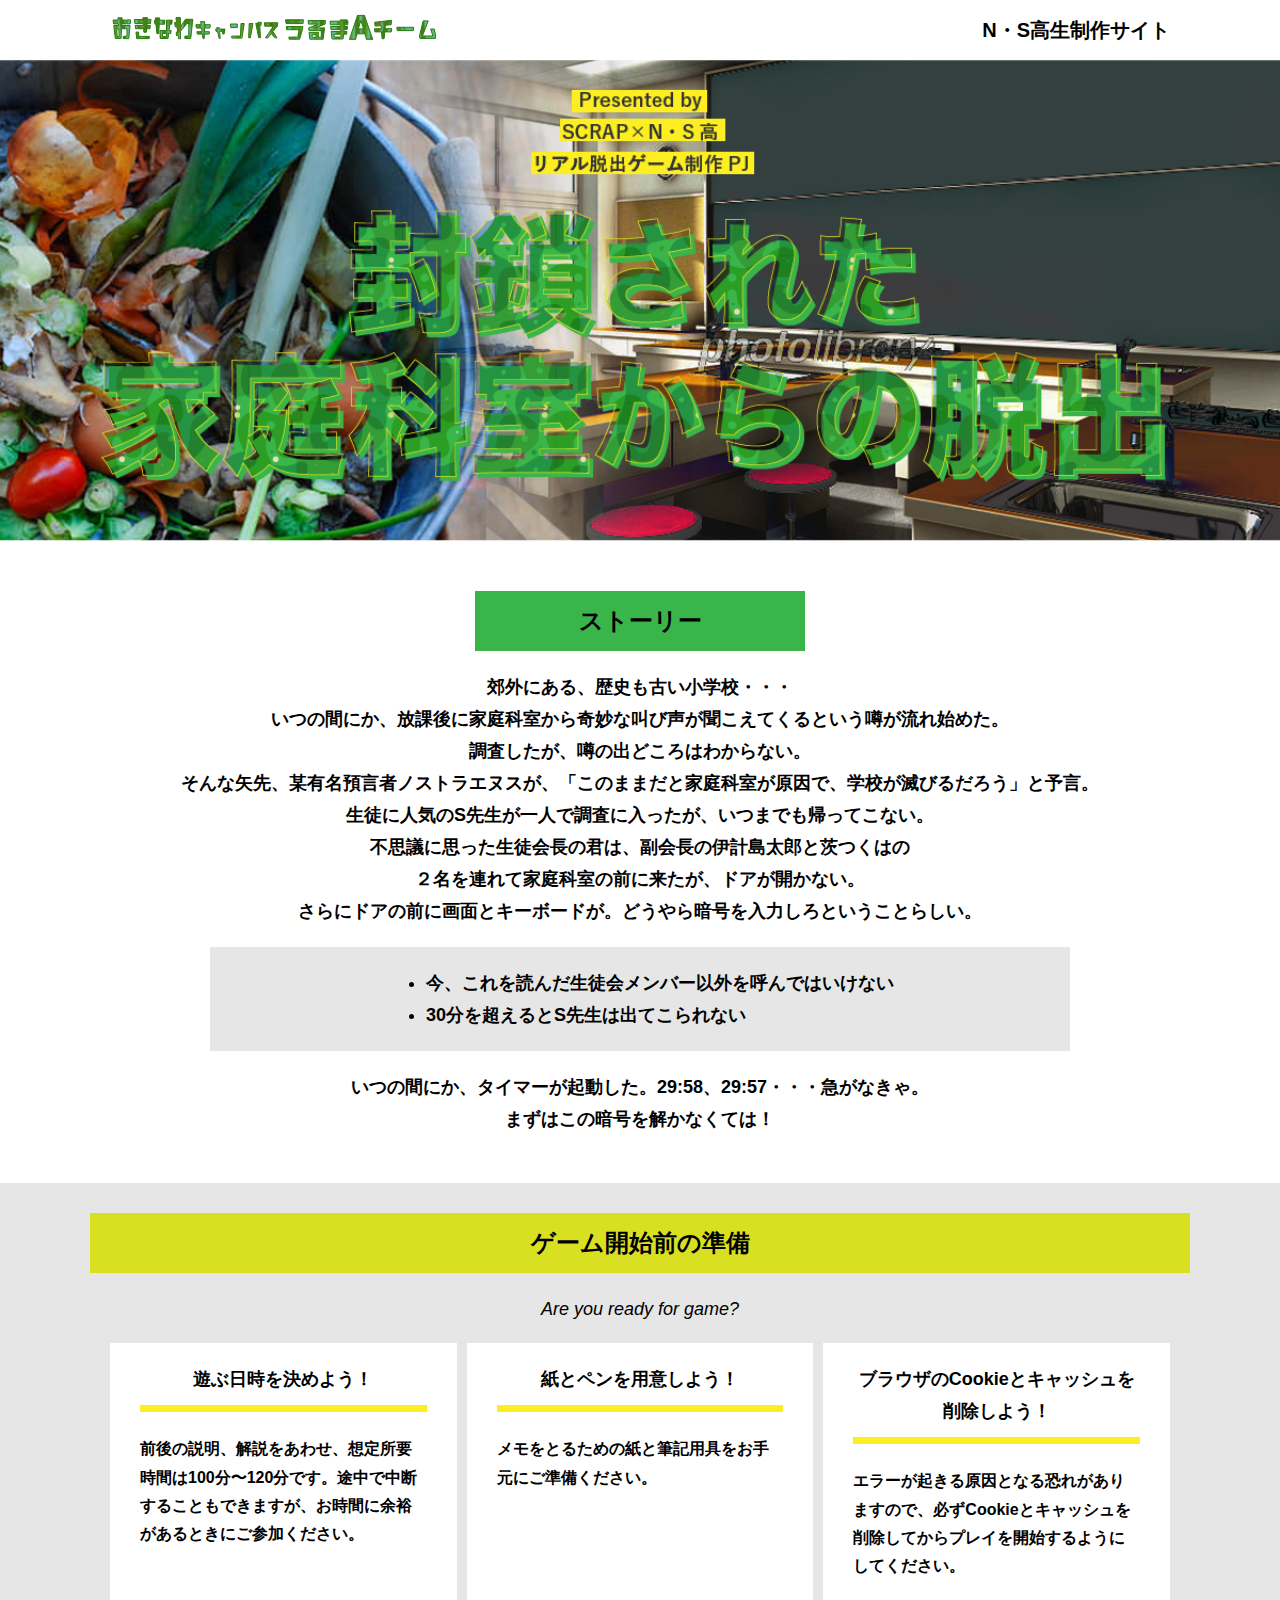
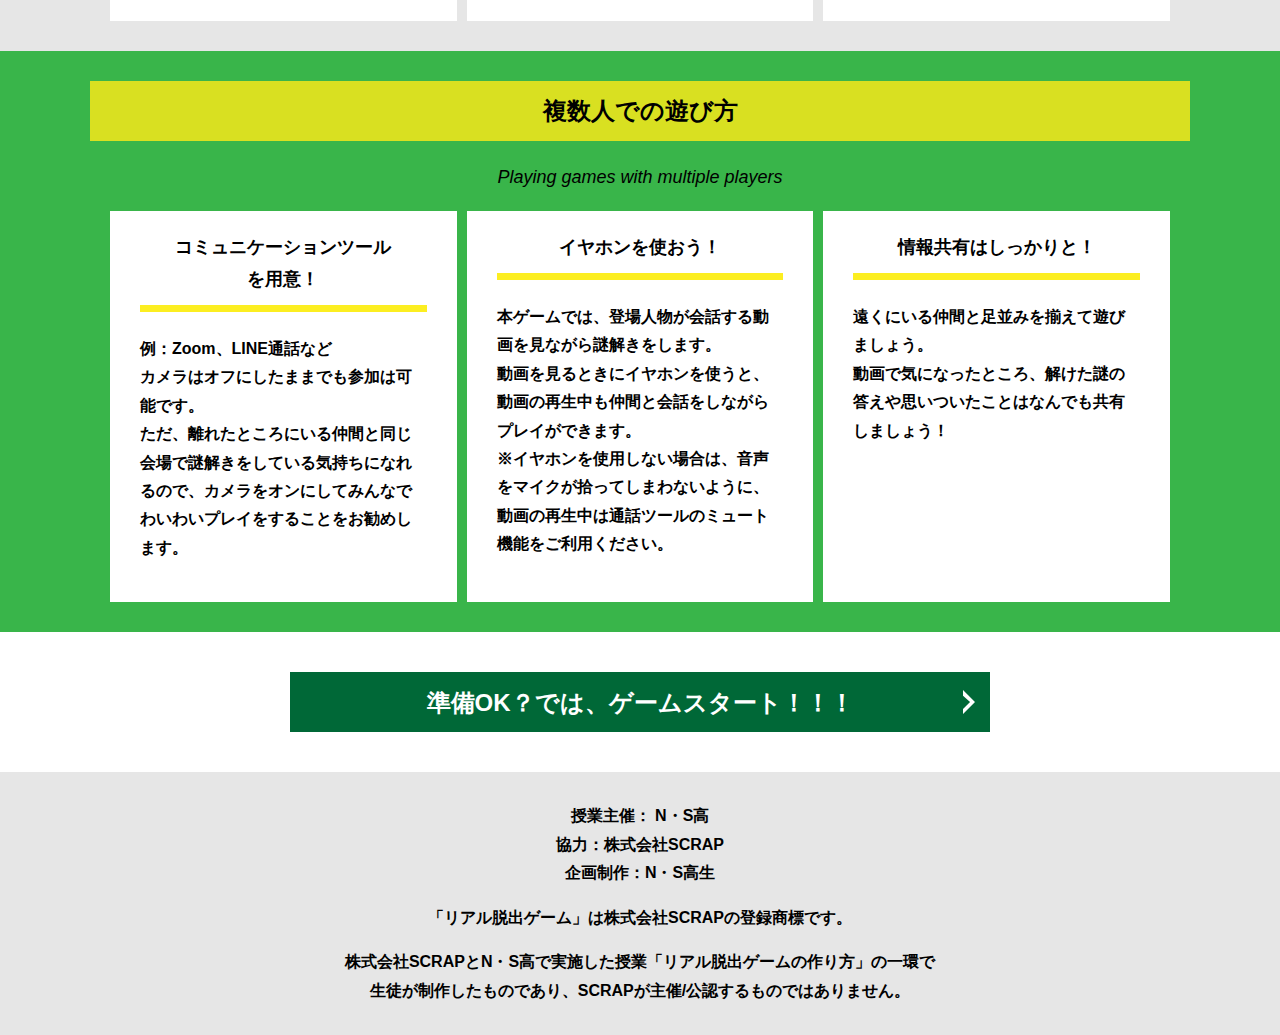
==== index.html @ 896b47c1 "Add files via upload" ====
<!DOCTYPE html>
<html lang="ja">
<head>
  <meta charset="UTF-8">
  <meta http-equiv="X-UA-Compatible" content="IE=edge">
  <meta name="viewport" content="width=device-width, initial-scale=1.0">
  <title>封鎖された家庭科室からの脱出 │ Project N</title>
  <link rel="stylesheet" href="assets/css/normalize.css">
  <link rel="stylesheet" href="assets/css/style.css">
</head>
<body>
  <svg width="0" height="0" class="hidden">
    <symbol xmlns="http://www.w3.org/2000/svg" viewBox="0 0 12.47 24.94" id="arrow" class="arrow_svg">
      <title>arrow</title>
      <polygon points="0 24.94 0 19.66 7.35 12.47 0 5.92 0 0 12.47 12.47 0 24.94"/>
    </symbol>
  </svg>
  <header class="header">
    <div class="container">
      <div class="header__logo"><img src="assets/images/logo.svg" alt="チームロゴ"></div>
      <div class="header__name">N・S高生制作サイト</div>
    </div>
  </header>
  <main class="main index-page">
    <!-- タイトルエリア　ここから -->
    <h1 class="main-title"><img src="assets/images/top-image.png" alt="Presented by SCRAP×N・S高リアル脱出ゲーム制作PJ 封鎖された家庭科室からの脱出"></h1>
    <!-- タイトルエリア　ここまで -->
    <section class="section section--story">
      <div class="container">
        <h2 class="section-title section-title--keycolor section-title--story">ストーリー</h2>
        <div class="story">
          <p class="text-center">郊外にある、歴史も古い小学校・・・<br>
            いつの間にか、放課後に家庭科室から奇妙な叫び声が聞こえてくるという噂が流れ始めた。<br>
            調査したが、噂の出どころはわからない。<br>
            そんな矢先、某有名預言者ノストラエヌスが、「このままだと家庭科室が原因で、学校が滅びるだろう」と予言。<br>
            生徒に人気のS先生が一人で調査に入ったが、いつまでも帰ってこない。<br>
            不思議に思った生徒会長の君は、副会長の伊計島太郎と茨つくはの<br>
            ２名を連れて家庭科室の前に来たが、ドアが開かない。<br>
            さらにドアの前に画面とキーボードが。どうやら暗号を入力しろということらしい。</p>
          <div class="story__note__outer bg-color--gray">
            <ul class="story__note">
              <li>今、これを読んだ生徒会メンバー以外を呼んではいけない</li>
              <li>30分を超えるとS先生は出てこられない</li>
            </ul>
          </div>
          <p class="text-center">いつの間にか、タイマーが起動した。29:58、29:57・・・急がなきゃ。<br>
            まずはこの暗号を解かなくては！</p>
        </div>
      </div>
    </section>
    <section class="section bg-color--gray">
      <div class="container">
        <h2 class="section-title">ゲーム開始前の準備</h2>
        <p class="font-eng text-center">Are you ready for game?</p>
        <!--
          class名"row"内のclass名"column"が横並びになります。
          改行する場合は以下のように追加してください。
          <div class="row">
            <div class="column">
              ～ 内容 ～
            </div>
          </div>
        -->
        <div class="row">
          <div class="column">
            <div class="card">
              <h3 class="card__title">遊ぶ日時を決めよう！</h3>
              <p class="card__content">前後の説明、解説をあわせ、想定所要時間は100分〜120分です。途中で中断することもできますが、お時間に余裕があるときにご参加ください。</p>
            </div>
          </div>
          <div class="column">
            <div class="card">
              <h3 class="card__title">紙とペンを用意しよう！</h3>
              <p class="card__content">メモをとるための紙と筆記用具をお手元にご準備ください。</p>
            </div>
          </div>
          <div class="column">
            <div class="card">
              <h3 class="card__title">ブラウザのCookieとキャッシュを<br>削除しよう！</h3>
              <p class="card__content">エラーが起きる原因となる恐れがありますので、必ずCookieとキャッシュを削除してからプレイを開始するようにしてください。</p>
            </div>
          </div>
        </div>
      </div>
    </section>
    <section class="section bg-color--keycolor">
      <div class="container">
        <h2 class="section-title">複数人での遊び方</h2>
        <p class="font-eng text-center">Playing games with multiple players</p>
        <div class="row">
          <div class="column">
            <div class="card">
              <h3 class="card__title">コミュニケーションツール<br>を用意！</h3>
              <p class="card__content">例：Zoom、LINE通話など<br>
                カメラはオフにしたままでも参加は可能です。<br>
                ただ、離れたところにいる仲間と同じ会場で謎解きをしている気持ちになれるので、カメラをオンにしてみんなでわいわいプレイをすることをお勧めします。</p>
            </div>
          </div>
          <div class="column">
            <div class="card">
              <h3 class="card__title">イヤホンを使おう！</h3>
              <p class="card__content">本ゲームでは、登場人物が会話する動画を見ながら謎解きをします。<br>
                動画を見るときにイヤホンを使うと、動画の再生中も仲間と会話をしながらプレイができます。<br>
                ※イヤホンを使用しない場合は、音声をマイクが拾ってしまわないように、動画の再生中は通話ツールのミュート機能をご利用ください。</p>
            </div>
          </div>
          <div class="column">
            <div class="card">
              <h3 class="card__title">情報共有はしっかりと！</h3>
              <p class="card__content">遠くにいる仲間と足並みを揃えて遊びましょう。<br>
                動画で気になったところ、解けた謎の答えや思いついたことはなんでも共有しましょう！</p>
            </div>
          </div>
        </div>
      </div>
    </section>
    <section class="section">
      <div class="container">
        <a class="btn" href="main.html">準備OK？では、ゲームスタート！！！<svg class="btn__arrow"><use xlink:href="#arrow"></use></svg></a>
      </div>
    </section>
  </main>
  <footer class="footer section bg-color--gray">
    <div class="container">
      <p class="text-center">授業主催： N・S高<br>協力：株式会社SCRAP<br>企画制作：N・S高生</p>
      <p class="text-center">「リアル脱出ゲーム」は株式会社SCRAPの登録商標です。</p>
      <p class="text-center">株式会社SCRAPとN・S高で実施した授業「リアル脱出ゲームの作り方」の一環で<br>生徒が制作したものであり、SCRAPが主催/公認するものではありません。</p>
    </div>
  </footer>
</body>
</html>
---- assets/css/style.css ----
@charset "UTF-8";
/****************************
 * 共通CSSのテンプレートです。
*****************************/
*,
*::before,
*::after {
  -webkit-box-sizing: border-box;
          box-sizing: border-box;
}

html {
  font-size: 18px;
  -webkit-box-sizing: border-box;
          box-sizing: border-box;
}

body {
  overflow-x: hidden;
  font-family: "游ゴシック体", "Yu Gothic", YuGothic, "ヒラギノ角ゴ Pro", "Hiragino Kaku Gothic Pro", "メイリオ", "Meiryo", sans-serif;
  font-size: 18px;
  line-height: 1.77778;
  font-weight: bold;
  text-decoration: none;
  border: none;
  list-style: none;
  color: #000;
  margin: 0;
}

img {
  width: 100%;
}

figure {
  margin: 0;
}

figcaption {
  margin-top: 30px;
  font-size: 14px;
}

@media screen and (max-width: 767px) {
  figcaption {
    font-size: 13px;
  }
}

input[type=text] {
  font-size: 18px;
  border: none;
  padding: 25px 35px;
  display: block;
  margin: 0 auto;
  max-width: 580px;
  width: 100%;
}

::-webkit-input-placeholder {
  color: #999;
}

:-ms-input-placeholder {
  color: #999;
}

::-ms-input-placeholder {
  color: #999;
}

::placeholder {
  color: #999;
}

button {
  cursor: pointer;
  display: block;
  border: none;
  margin: 0 auto;
  background-color: #006837;
  color: #fff;
  width: 287px;
  height: 55px;
}

/*******************
* Layout
*******************/
.section {
  padding-top: 30px;
  padding-bottom: 30px;
}

.section--clear {
  /* ステージクリア画面 */
  position: fixed;
  display: none;
  /* 読み込み時に一瞬表示されるのを防ぐ */
  -webkit-box-pack: center;
      -ms-flex-pack: center;
          justify-content: center;
  -webkit-box-align: center;
      -ms-flex-align: center;
          align-items: center;
  top: 0;
  bottom: 0;
  left: 0;
  right: 0;
  z-index: 200;
}

.section--clear.isClear {
  display: -webkit-box;
  display: -ms-flexbox;
  display: flex;
}

.container {
  width: 1100px;
  padding-left: 20px;
  padding-right: 20px;
  margin: 0 auto;
}

@media screen and (max-width: 1100px) {
  .container {
    width: calc(100% - 40px);
  }
}

.row {
  display: -webkit-box;
  display: -ms-flexbox;
  display: flex;
  -ms-flex-line-pack: stretch;
      align-content: stretch;
  gap: 10px;
}

.row + .row {
  margin-top: 20px;
}

.column {
  width: 100%;
}

.card {
  background-color: #fff;
  margin-bottom: 20px;
  height: 100%;
}

.card__title {
  font-size: 18px;
  text-align: center;
  margin: 0;
  padding: 20px 30px;
  position: relative;
  cursor: pointer;
}

.card__content {
  -webkit-transition: all 0.3s;
  transition: all 0.3s;
  font-size: 16px;
  padding: 20px 30px;
  margin: 0;
  position: relative;
}

.card__content::before {
  display: block;
  content: '';
  width: calc(100% - 60px);
  height: 7px;
  background-color: #fcee21;
  position: absolute;
  top: -10px;
  left: 30px;
}

.hint-page .card {
  height: auto;
}

.hint-page .card__content {
  display: none;
  text-align: center;
}

.hint-page .card__arrow {
  position: absolute;
  top: calc(50% - 12px);
  right: 45px;
  -webkit-transform: rotate(90deg);
          transform: rotate(90deg);
  -webkit-transition: all 0.3s;
  transition: all 0.3s;
  fill: #009245;
  width: 12px;
  height: 24px;
}

.hint-page .card.is-open .card__content {
  display: block;
}

.hint-page .card.is-open .card__arrow {
  -webkit-transform: rotate(-90deg);
          transform: rotate(-90deg);
}

.box {
  padding: 35px 30px;
}

.youtube {
  position: relative;
  width: 100%;
  padding-top: 56.25%;
}

.youtube iframe {
  position: absolute;
  top: 0;
  left: 0;
  width: 100%;
  height: 100%;
}

.youtube__container {
  max-width: 800px;
  margin: 0 auto;
}

/*********************
* Color
*********************/
.bg-color--keycolor {
  background-color: #39b54a;
}

.bg-color--subcolor {
  background-color: #d9e021;
}

.bg-color--gray {
  background-color: #e6e6e6;
}

/*********************
* title
**********************/
.main-title {
  margin: 0;
}

.sub-title {
  text-align: center;
  font-size: 18px;
  line-height: 1.66667;
}

.sub-title__bg {
  background-color: #fcee21;
  padding-left: 1rem;
  padding-right: 1rem;
}

.section-title {
  font-size: 24px;
  line-height: 1.75;
  text-align: center;
  padding: 9px 20px;
  background-color: #d9e021;
  margin: 0 -20px 20px -20px;
}

.section-title__stage {
  display: inline-block;
  margin-right: 2rem;
}

.section-title--keycolorlight {
  background-color: #8cc63f;
}

.section-title--keycolorlight .section-title__stage {
  color: #fff;
}

.section-title--keycolor {
  background-color: #39b54a;
}

.section-title--story {
  width: 330px;
  margin: 0 auto 20px;
}

.section-title--border {
  position: relative;
  font-size: 30px;
  text-align: center;
  line-height: 1.06667;
  margin: 0;
  padding-bottom: 15px;
  color: #006837;
}

.section-title--border::after {
  position: absolute;
  bottom: 0;
  left: calc(50% - 95px);
  display: block;
  content: '';
  background-color: #fff;
  height: 2.6px;
  width: 190px;
}

/******************
* text
******************/
.font-eng {
  font-style: italic;
  font-weight: normal;
}

/*************************
* Button
*************************/
.btn {
  display: block;
  text-decoration: none;
  cursor: pointer;
  background-color: #006837;
  color: #fff;
  font-size: 24px;
  line-height: 1.54167;
  text-align: center;
  padding: 11.5px;
  width: calc(100% - 40px);
  max-width: 700px;
  margin: 10px auto;
  position: relative;
}

.btn:hover {
  opacity: 0.7;
}

.btn__arrow {
  position: absolute;
  top: calc(50% - 12px);
  right: 15px;
  fill: #fff;
  width: 12px;
  height: 24px;
}

/****************
* header
*****************/
.header {
  background-color: #fff;
  height: 60px;
}

.header .container {
  display: -webkit-box;
  display: -ms-flexbox;
  display: flex;
  -webkit-box-pack: justify;
      -ms-flex-pack: justify;
          justify-content: space-between;
  -webkit-box-align: center;
      -ms-flex-align: center;
          align-items: center;
  height: 100%;
}

.header__logo {
  width: 330px;
  height: 42px;
}

.header__name {
  font-size: 20px;
  line-height: 1.1;
}

.footer {
  font-size: 16px;
}

.footer p:first-child {
  margin-top: 0;
}

.footer p:last-child {
  margin-bottom: 0;
}

/********************
* main
********************/
.story__note {
  margin: 0;
}

.story__note__outer {
  width: 860px;
  display: -webkit-box;
  display: -ms-flexbox;
  display: flex;
  padding: 20px;
  margin: 20px auto;
  -webkit-box-pack: center;
      -ms-flex-pack: center;
          justify-content: center;
}

@media screen and (max-width: 940px) {
  .story__note__outer {
    width: 100%;
  }
}

.stage-column__container + .stage-column__container {
  border-top: 2px solid #fff;
}

.answer {
  font-size: 18px;
  margin-bottom: 20px;
  line-height: 80px;
  word-spacing: 20px;
}

.err-message {
  color: #c1272d;
  font-size: 18px;
  text-align: center;
}

.link-hint {
  text-align: center;
  display: block;
  margin-top: 20px;
}

.clear-message {
  background-color: #d9e021;
  padding: 30px 30px 60px;
  position: relative;
}

.clear-message__title {
  position: relative;
  display: block;
  text-align: center;
  color: #006837;
  font-size: 30px;
  padding-bottom: 10px;
  margin-bottom: 35px;
}

.clear-message__title::after {
  content: '';
  position: absolute;
  display: block;
  width: 183px;
  height: 2px;
  background-color: #fff;
  bottom: 0;
  left: calc(50% - (183px/2));
}

.clear-message__content {
  text-align: center;
}

.clear-message__btn {
  position: absolute;
  bottom: -30px;
  left: calc(50% - 144px);
  width: 288px;
  margin: 0;
}

/********************
* Utility
********************/
.text-center {
  text-align: center;
}

.text-left {
  text-align: left;
}

.text-right {
  text-align: right;
}

.hidden {
  display: none;
}
/*# sourceMappingURL=style.css.map */
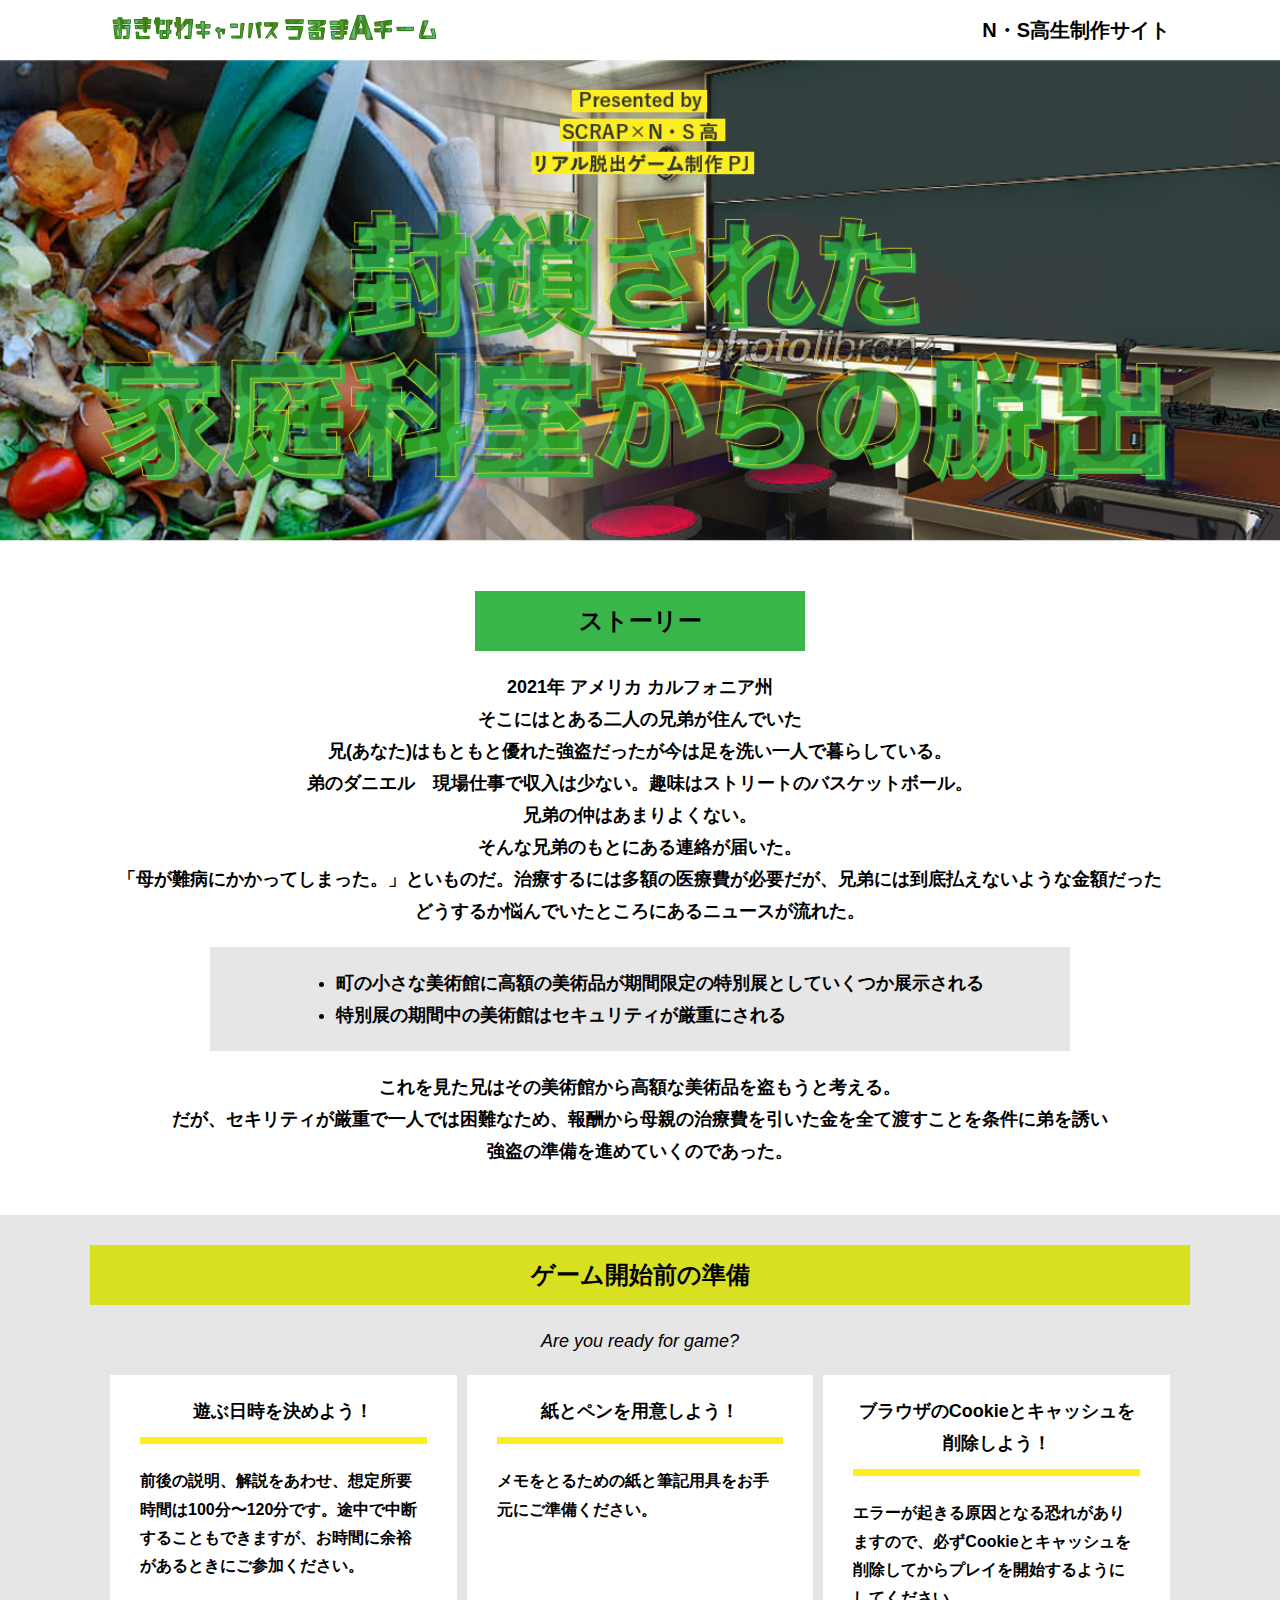
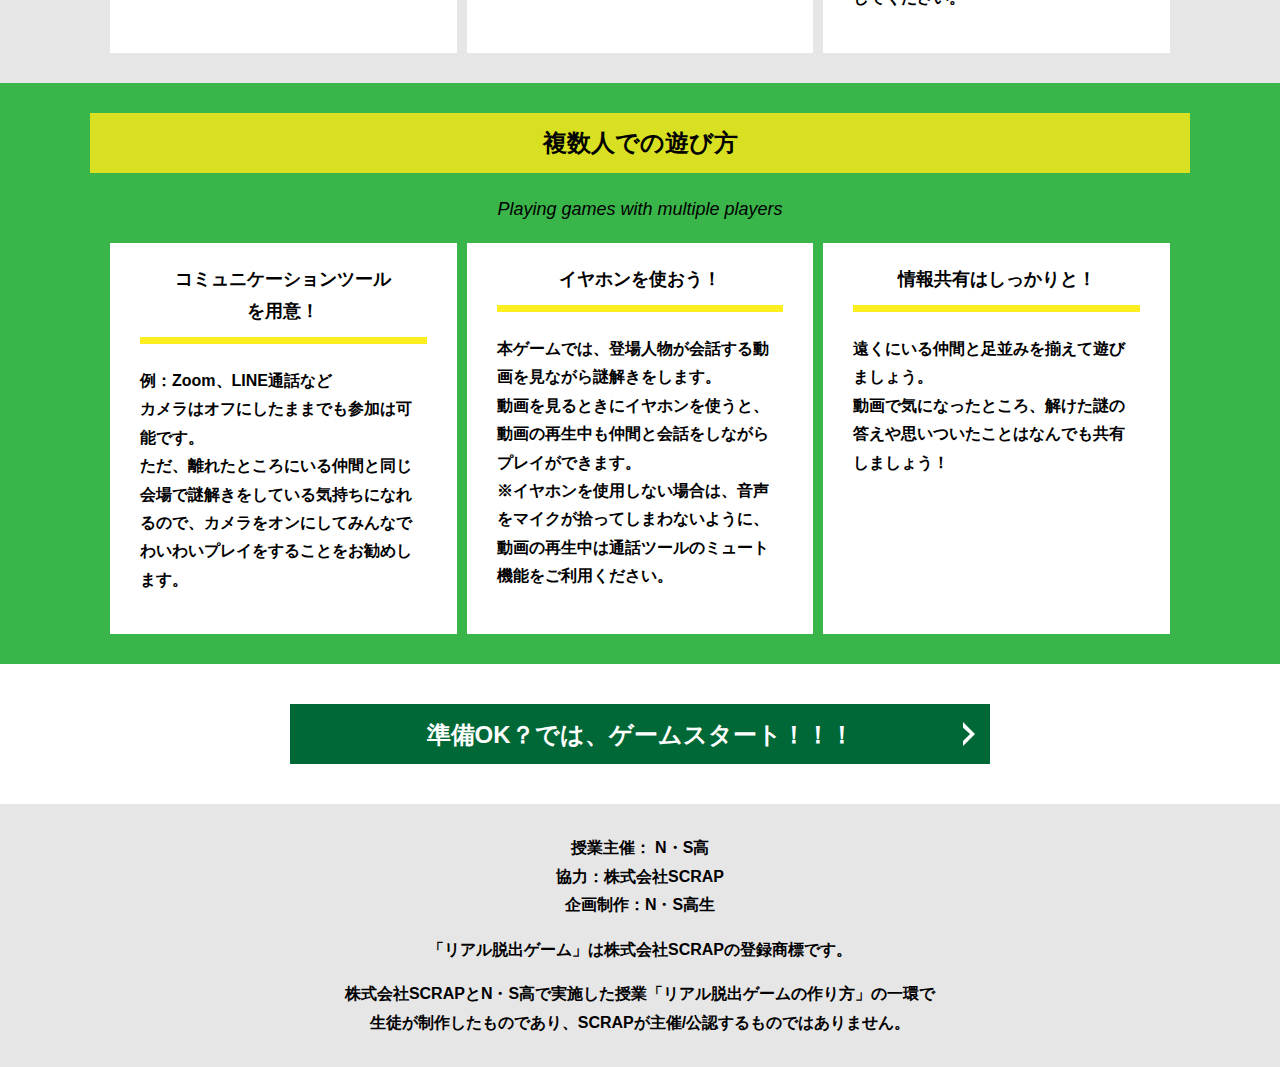
==== commit daf4539f: "Update index.html" ====
--- a/index.html
+++ b/index.html
@@ -4,7 +4,7 @@
   <meta charset="UTF-8">
   <meta http-equiv="X-UA-Compatible" content="IE=edge">
   <meta name="viewport" content="width=device-width, initial-scale=1.0">
-  <title>封鎖された家庭科室からの脱出 │ Project N</title>
+  <title>バーバラ美術館強盗事件　│ Project N</title>
   <link rel="stylesheet" href="assets/css/normalize.css">
   <link rel="stylesheet" href="assets/css/style.css">
 </head>
@@ -29,22 +29,23 @@
       <div class="container">
         <h2 class="section-title section-title--keycolor section-title--story">ストーリー</h2>
         <div class="story">
-          <p class="text-center">郊外にある、歴史も古い小学校・・・<br>
-            いつの間にか、放課後に家庭科室から奇妙な叫び声が聞こえてくるという噂が流れ始めた。<br>
-            調査したが、噂の出どころはわからない。<br>
-            そんな矢先、某有名預言者ノストラエヌスが、「このままだと家庭科室が原因で、学校が滅びるだろう」と予言。<br>
-            生徒に人気のS先生が一人で調査に入ったが、いつまでも帰ってこない。<br>
-            不思議に思った生徒会長の君は、副会長の伊計島太郎と茨つくはの<br>
-            ２名を連れて家庭科室の前に来たが、ドアが開かない。<br>
-            さらにドアの前に画面とキーボードが。どうやら暗号を入力しろということらしい。</p>
+          <p class="text-center">2021年 アメリカ カルフォニア州<br>
+            そこにはとある二人の兄弟が住んでいた<br>
+            兄(あなた)はもともと優れた強盗だったが今は足を洗い一人で暮らしている。<br>
+            弟のダニエル　現場仕事で収入は少ない。趣味はストリートのバスケットボール。<br>
+            兄弟の仲はあまりよくない。<br>
+            そんな兄弟のもとにある連絡が届いた。<br>
+            「母が難病にかかってしまった。」といものだ。治療するには多額の医療費が必要だが、兄弟には到底払えないような金額だった<br>
+            どうするか悩んでいたところにあるニュースが流れた。</p>
           <div class="story__note__outer bg-color--gray">
             <ul class="story__note">
-              <li>今、これを読んだ生徒会メンバー以外を呼んではいけない</li>
-              <li>30分を超えるとS先生は出てこられない</li>
+              <li>町の小さな美術館に高額の美術品が期間限定の特別展としていくつか展示される</li>
+              <li>特別展の期間中の美術館はセキュリティが厳重にされる</li>
             </ul>
           </div>
-          <p class="text-center">いつの間にか、タイマーが起動した。29:58、29:57・・・急がなきゃ。<br>
-            まずはこの暗号を解かなくては！</p>
+          <p class="text-center">これを見た兄はその美術館から高額な美術品を盗もうと考える。<br>
+            だが、セキリティが厳重で一人では困難なため、報酬から母親の治療費を引いた金を全て渡すことを条件に弟を誘い<br>
+            強盗の準備を進めていくのであった。</p>
         </div>
       </div>
     </section>
@@ -128,4 +129,4 @@
     </div>
   </footer>
 </body>
-</html>+</html>
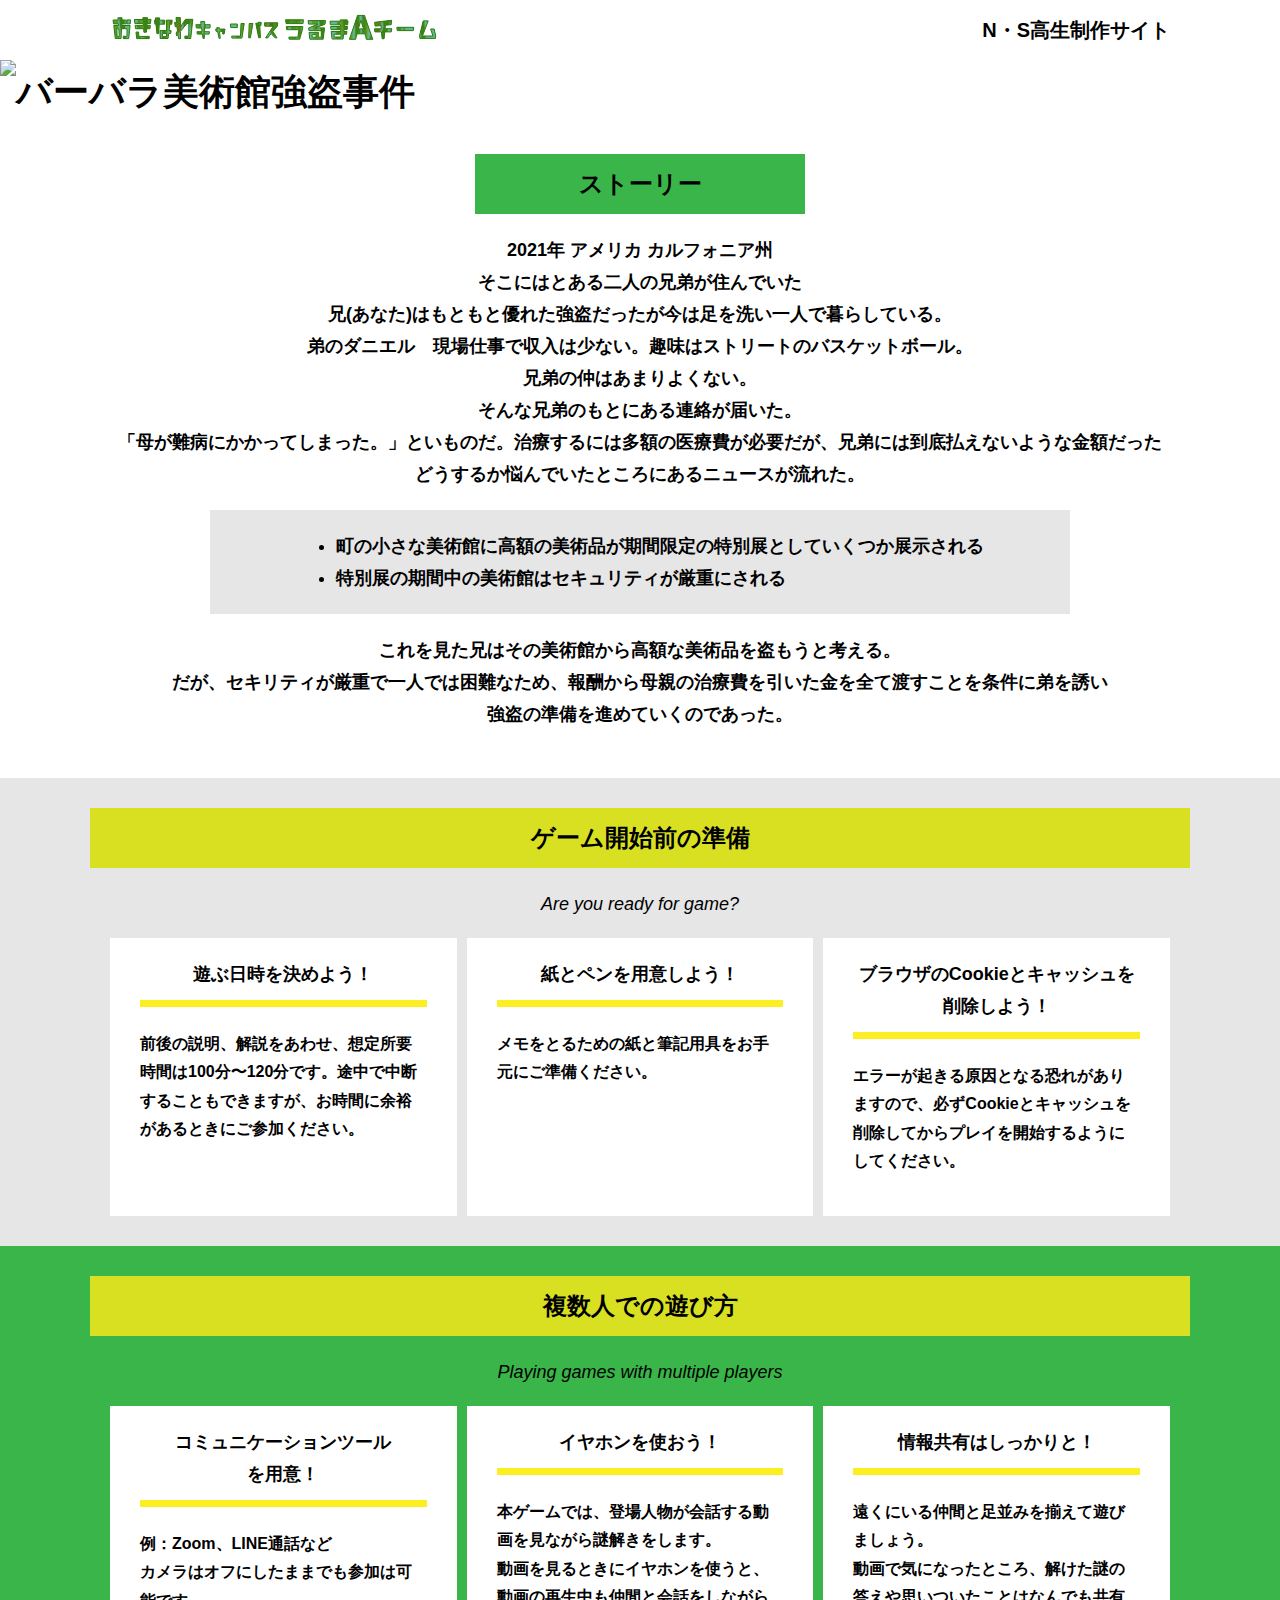
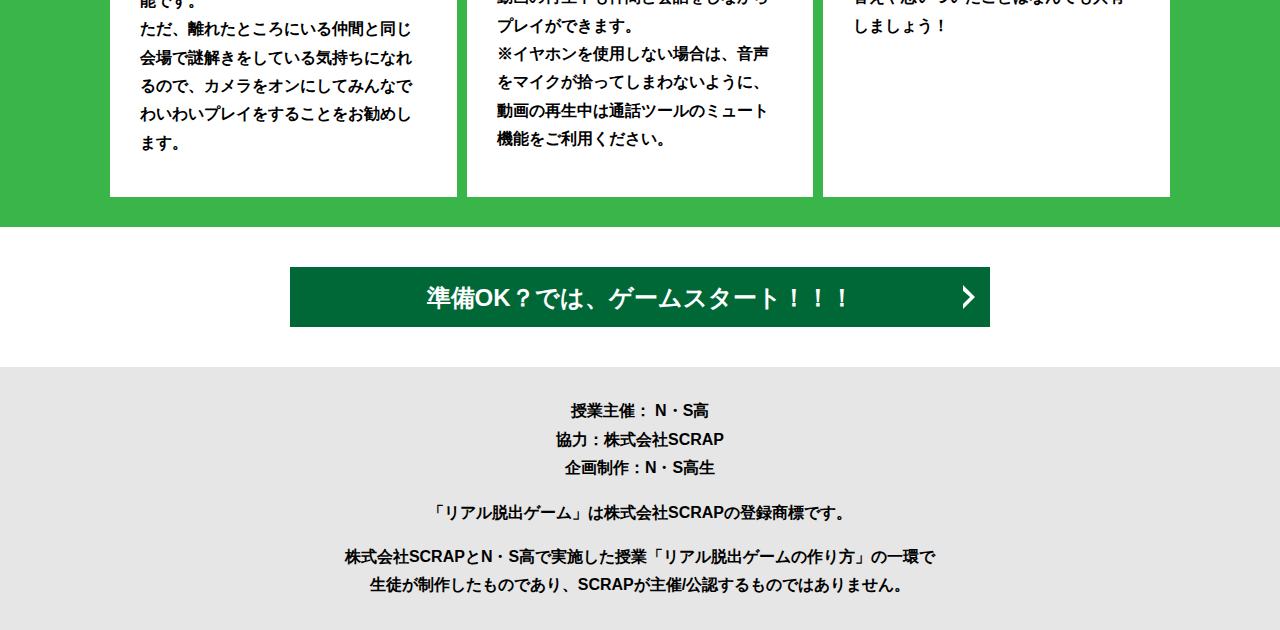
==== commit 6a1f76b6: "Update index.html" ====
--- a/index.html
+++ b/index.html
@@ -23,7 +23,7 @@
   </header>
   <main class="main index-page">
     <!-- タイトルエリア　ここから -->
-    <h1 class="main-title"><img src="assets/images/top-image.png" alt="Presented by SCRAP×N・S高リアル脱出ゲーム制作PJ 封鎖された家庭科室からの脱出"></h1>
+    <h1 class="main-title"><img src="assets/images/image.png" alt="バーバラ美術館強盗事件"></h1>
     <!-- タイトルエリア　ここまで -->
     <section class="section section--story">
       <div class="container">
